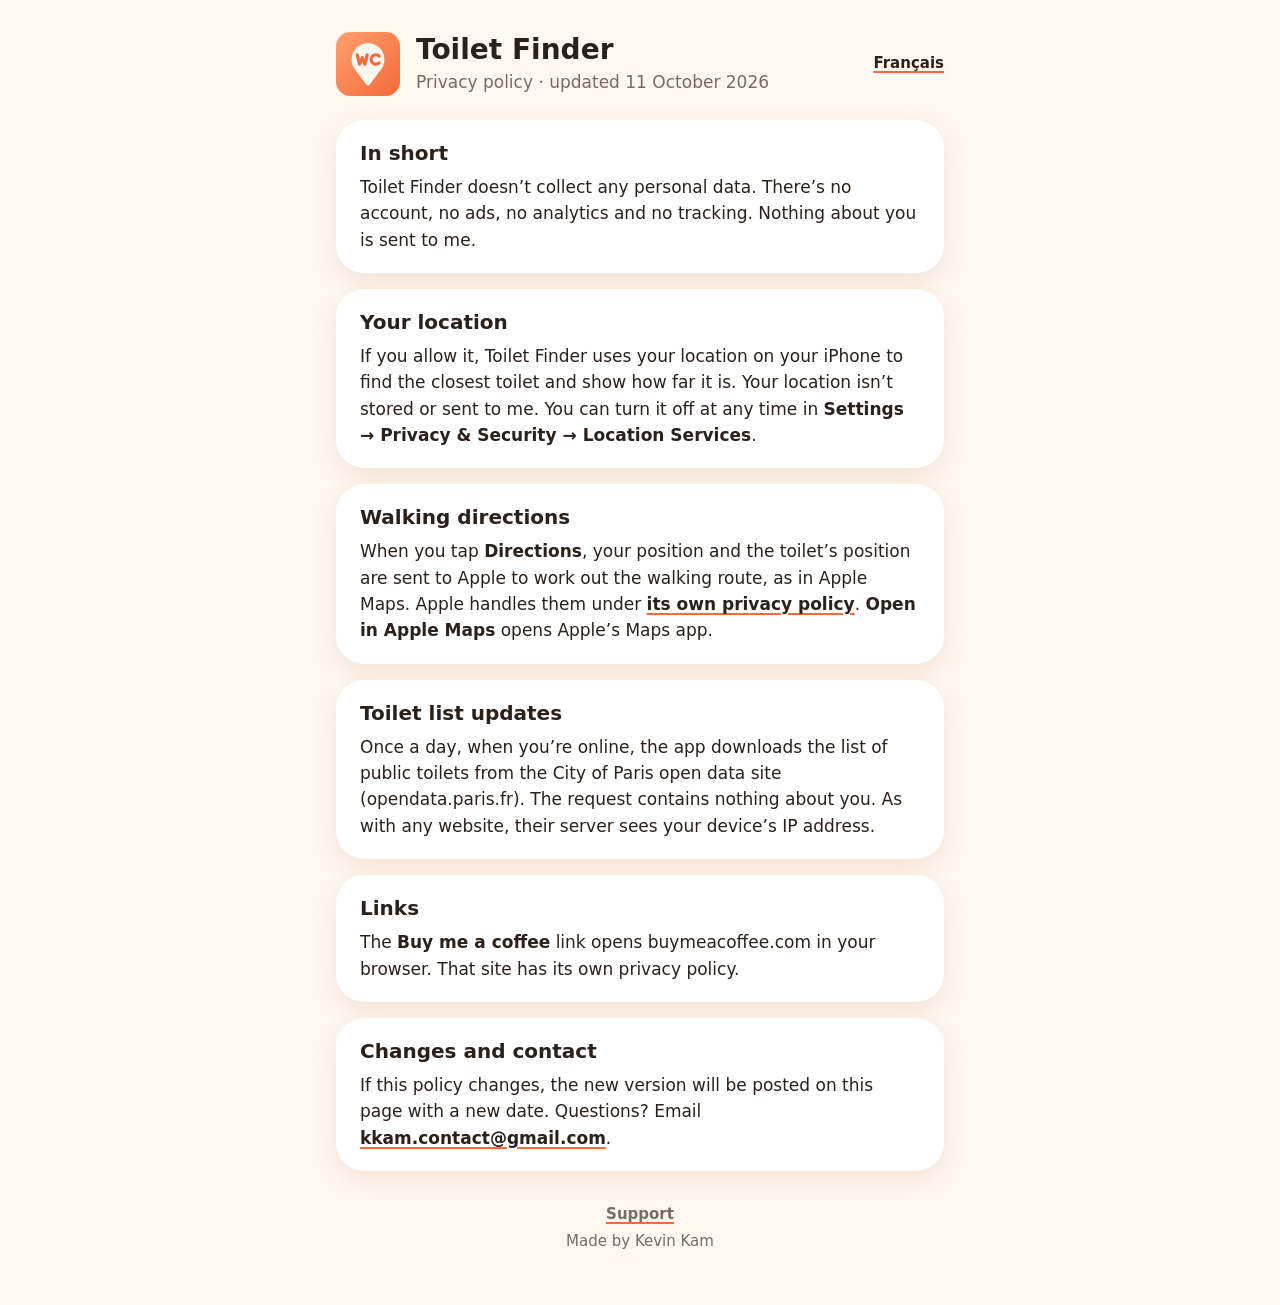
==== toiletfinder/privacy/index.html @ 32a110d5 "feat: add Toilet Finder support and privacy pages Co-Authored-By: Claude Opus 5.5 <noreply@anthropic" ====
<!doctype html>
<html lang="en">
<head>
  <meta charset="utf-8">
  <meta name="viewport" content="width=device-width, initial-scale=1">
  <title>Toilet Finder – Privacy policy</title>
  <meta name="description" content="Toilet Finder doesn’t collect any personal data.">
  <link rel="icon" href="/toiletfinder/icon.svg">
  <link rel="stylesheet" href="/assets/site.css">
  <link rel="alternate" hreflang="fr" href="/toiletfinder/fr/privacy/">
</head>
<body>
<main>
  <header>
    <img class="icon" src="/toiletfinder/icon.svg" alt="">
    <div>
      <h1>Toilet Finder</h1>
      <p class="subtitle">Privacy policy · updated 11 October 2026</p>
    </div>
    <a class="lang" href="/toiletfinder/fr/privacy/" hreflang="fr" lang="fr">Français</a>
  </header>

  <section class="card">
    <h2>In short</h2>
    <p>Toilet Finder doesn’t collect any personal data. There’s no account, no ads, no analytics and no tracking. Nothing about you is sent to me.</p>
  </section>

  <section class="card">
    <h2>Your location</h2>
    <p>If you allow it, Toilet Finder uses your location on your iPhone to find the closest toilet and show how far it is. Your location isn’t stored or sent to me. You can turn it off at any time in <strong>Settings → Privacy &amp; Security → Location Services</strong>.</p>
  </section>

  <section class="card">
    <h2>Walking directions</h2>
    <p>When you tap <strong>Directions</strong>, your position and the toilet’s position are sent to Apple to work out the walking route, as in Apple Maps. Apple handles them under <a href="https://www.apple.com/legal/privacy/">its own privacy policy</a>. <strong>Open in Apple Maps</strong> opens Apple’s Maps app.</p>
  </section>

  <section class="card">
    <h2>Toilet list updates</h2>
    <p>Once a day, when you’re online, the app downloads the list of public toilets from the City of Paris open data site (opendata.paris.fr). The request contains nothing about you. As with any website, their server sees your device’s IP address.</p>
  </section>

  <section class="card">
    <h2>Links</h2>
    <p>The <strong>Buy me a coffee</strong> link opens buymeacoffee.com in your browser. That site has its own privacy policy.</p>
  </section>

  <section class="card">
    <h2>Changes and contact</h2>
    <p>If this policy changes, the new version will be posted on this page with a new date. Questions? Email <a href="mailto:kkam.contact@gmail.com?subject=Toilet%20Finder%20privacy">kkam.contact@gmail.com</a>.</p>
  </section>

  <footer>
    <p><a href="/toiletfinder/support/">Support</a></p>
    <p>Made by Kevin Kam</p>
  </footer>
</main>
</body>
</html>
---- assets/site.css ----
/* Kevin Kam brand: warm & minimal, coral accent. Mirrors Brand.swift in the apps. */
:root {
  --bg: #FFF8F0;
  --surface: #FFFFFF;
  --ink: #2B201A;
  --ink-secondary: #7A6A5F;
  --coral: #F46A3A;
  --gradient: linear-gradient(135deg, #FF9F6E, #F46A3A);
  --shadow: rgba(180, 100, 60, 0.14);
  color-scheme: light dark;
}

@media (prefers-color-scheme: dark) {
  :root {
    --bg: #1B1613;
    --surface: #2A221D;
    --ink: #F6ECE3;
    --ink-secondary: #B3A396;
    --shadow: rgba(0, 0, 0, 0.14);
  }
}

* { box-sizing: border-box; }

body {
  margin: 0;
  background: var(--bg);
  color: var(--ink);
  font: 17px/1.55 ui-rounded, "SF Pro Rounded", system-ui, -apple-system, "Segoe UI", sans-serif;
  -webkit-text-size-adjust: 100%;
}

main { max-width: 640px; margin: 0 auto; padding: 32px 16px 48px; }

header { display: flex; align-items: center; gap: 16px; margin-bottom: 24px; }
header .icon { width: 64px; height: 64px; border-radius: 22.5%; flex: none; }
header .lang { margin-left: auto; font-size: 15px; }

h1 { font-size: 28px; line-height: 1.2; font-weight: 800; margin: 0; }
h2 { font-size: 20px; line-height: 1.3; font-weight: 700; margin: 0 0 8px; }
.subtitle { color: var(--ink-secondary); margin: 2px 0 0; }

.card {
  background: var(--surface);
  border-radius: 28px;
  padding: 20px 24px;
  margin: 16px 0;
  box-shadow: 0 8px 24px var(--shadow);
}
.card > :last-child { margin-bottom: 0; }

p, ul { margin: 0 0 12px; }
ul { padding-left: 20px; }

a {
  color: var(--ink);
  font-weight: 600;
  text-decoration: underline;
  text-decoration-color: var(--coral);
  text-decoration-thickness: 2px;
  text-underline-offset: 3px;
}

a.button {
  display: inline-block;
  background: var(--gradient);
  color: #FFFFFF;
  font-weight: 700;
  text-decoration: none;
  padding: 12px 22px;
  border-radius: 999px;
  overflow-wrap: anywhere;
}

footer { color: var(--ink-secondary); font-size: 15px; text-align: center; margin-top: 32px; }
footer p { margin: 4px 0; }
footer a { color: var(--ink-secondary); }
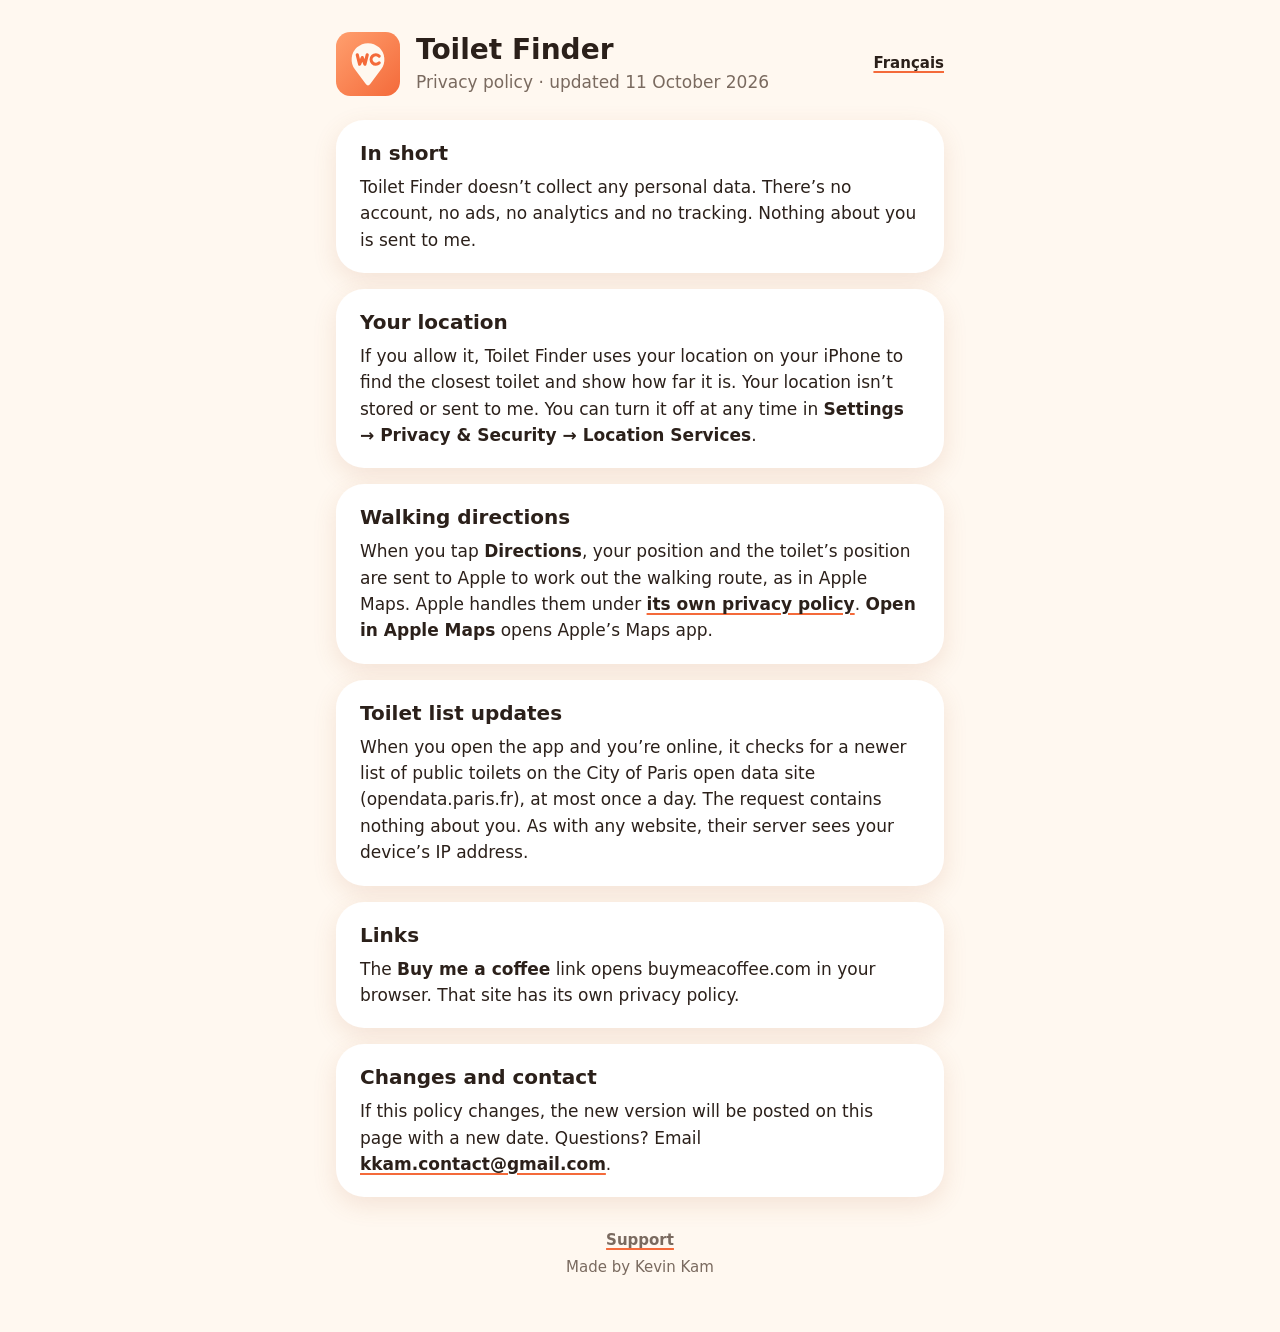
==== commit 9293cafa: "fix: say the toilet list updates at most once a day Co-Authored-By: Claude Opus 5.5 <noreply@anthrop" ====
--- a/toiletfinder/privacy/index.html
+++ b/toiletfinder/privacy/index.html
@@ -37,7 +37,7 @@
 
   <section class="card">
     <h2>Toilet list updates</h2>
-    <p>Once a day, when you’re online, the app downloads the list of public toilets from the City of Paris open data site (opendata.paris.fr). The request contains nothing about you. As with any website, their server sees your device’s IP address.</p>
+    <p>When you open the app and you’re online, it checks for a newer list of public toilets on the City of Paris open data site (opendata.paris.fr), at most once a day. The request contains nothing about you. As with any website, their server sees your device’s IP address.</p>
   </section>
 
   <section class="card">
